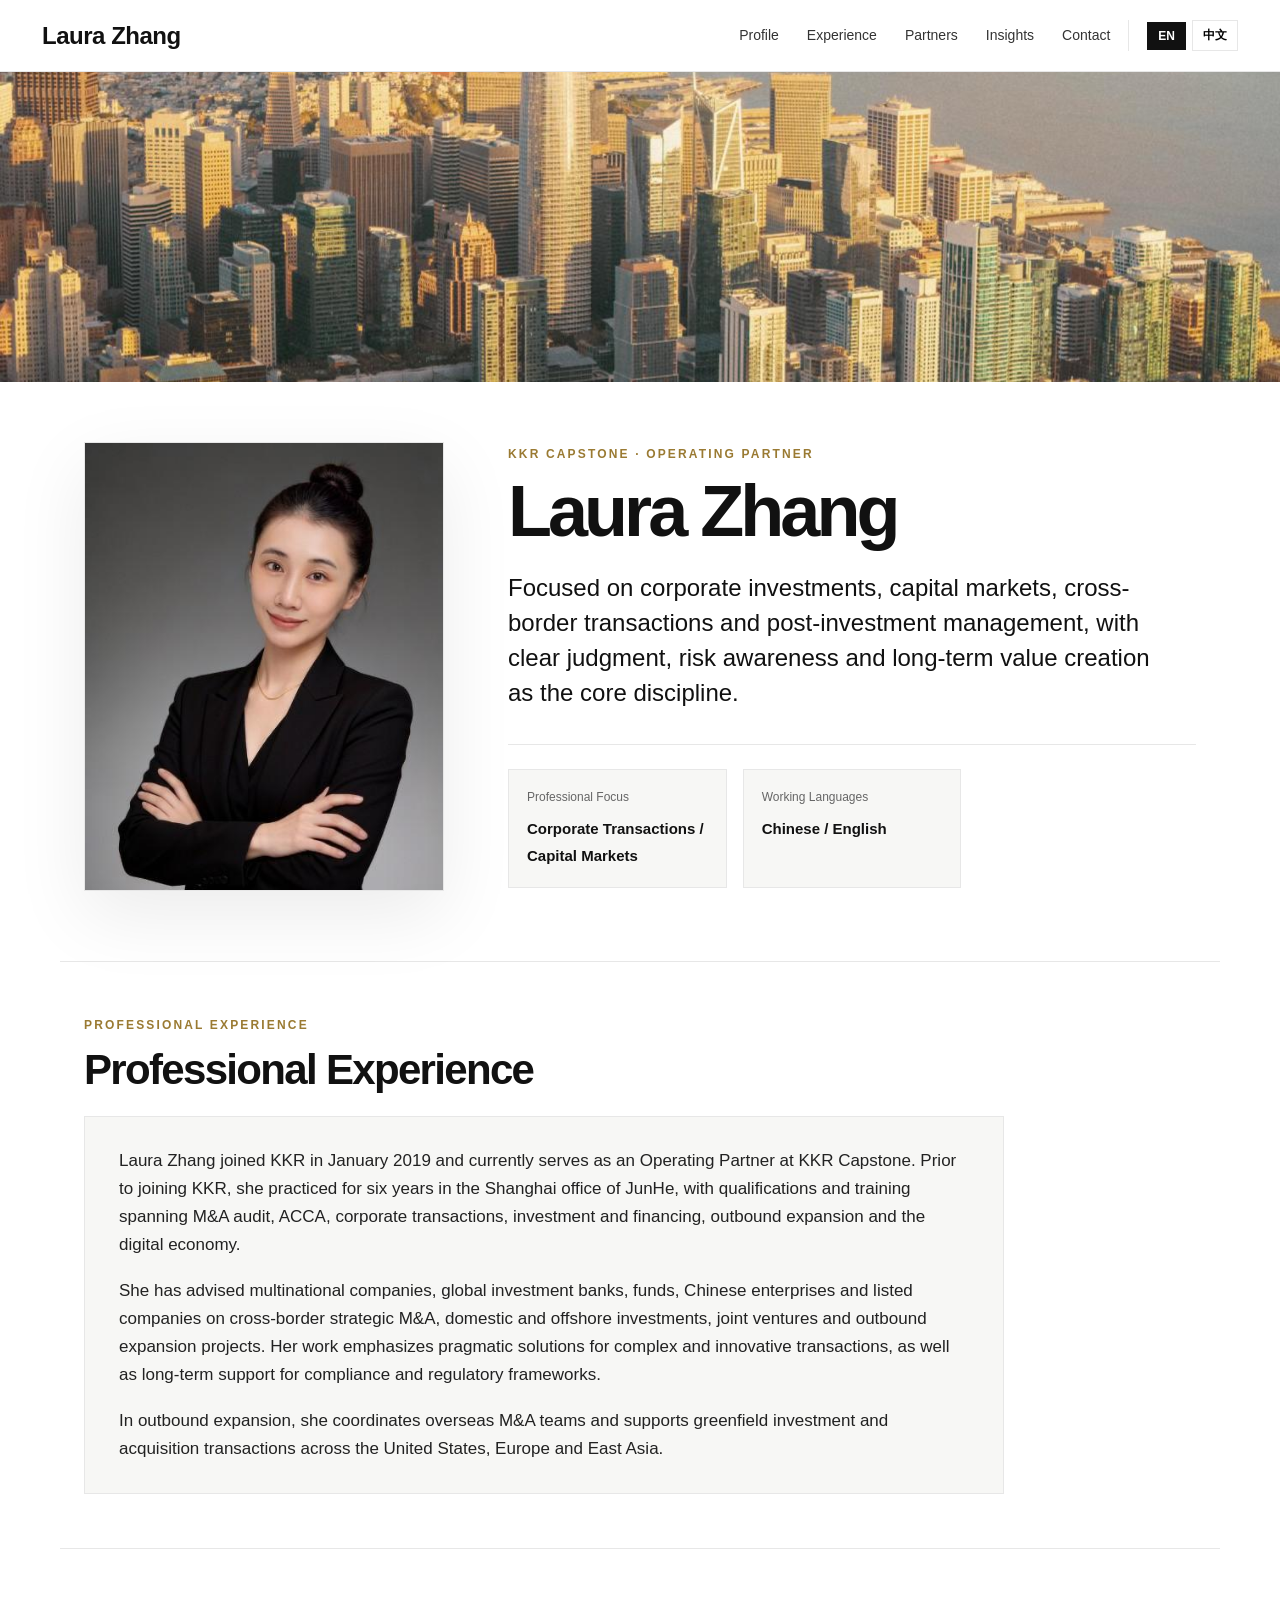
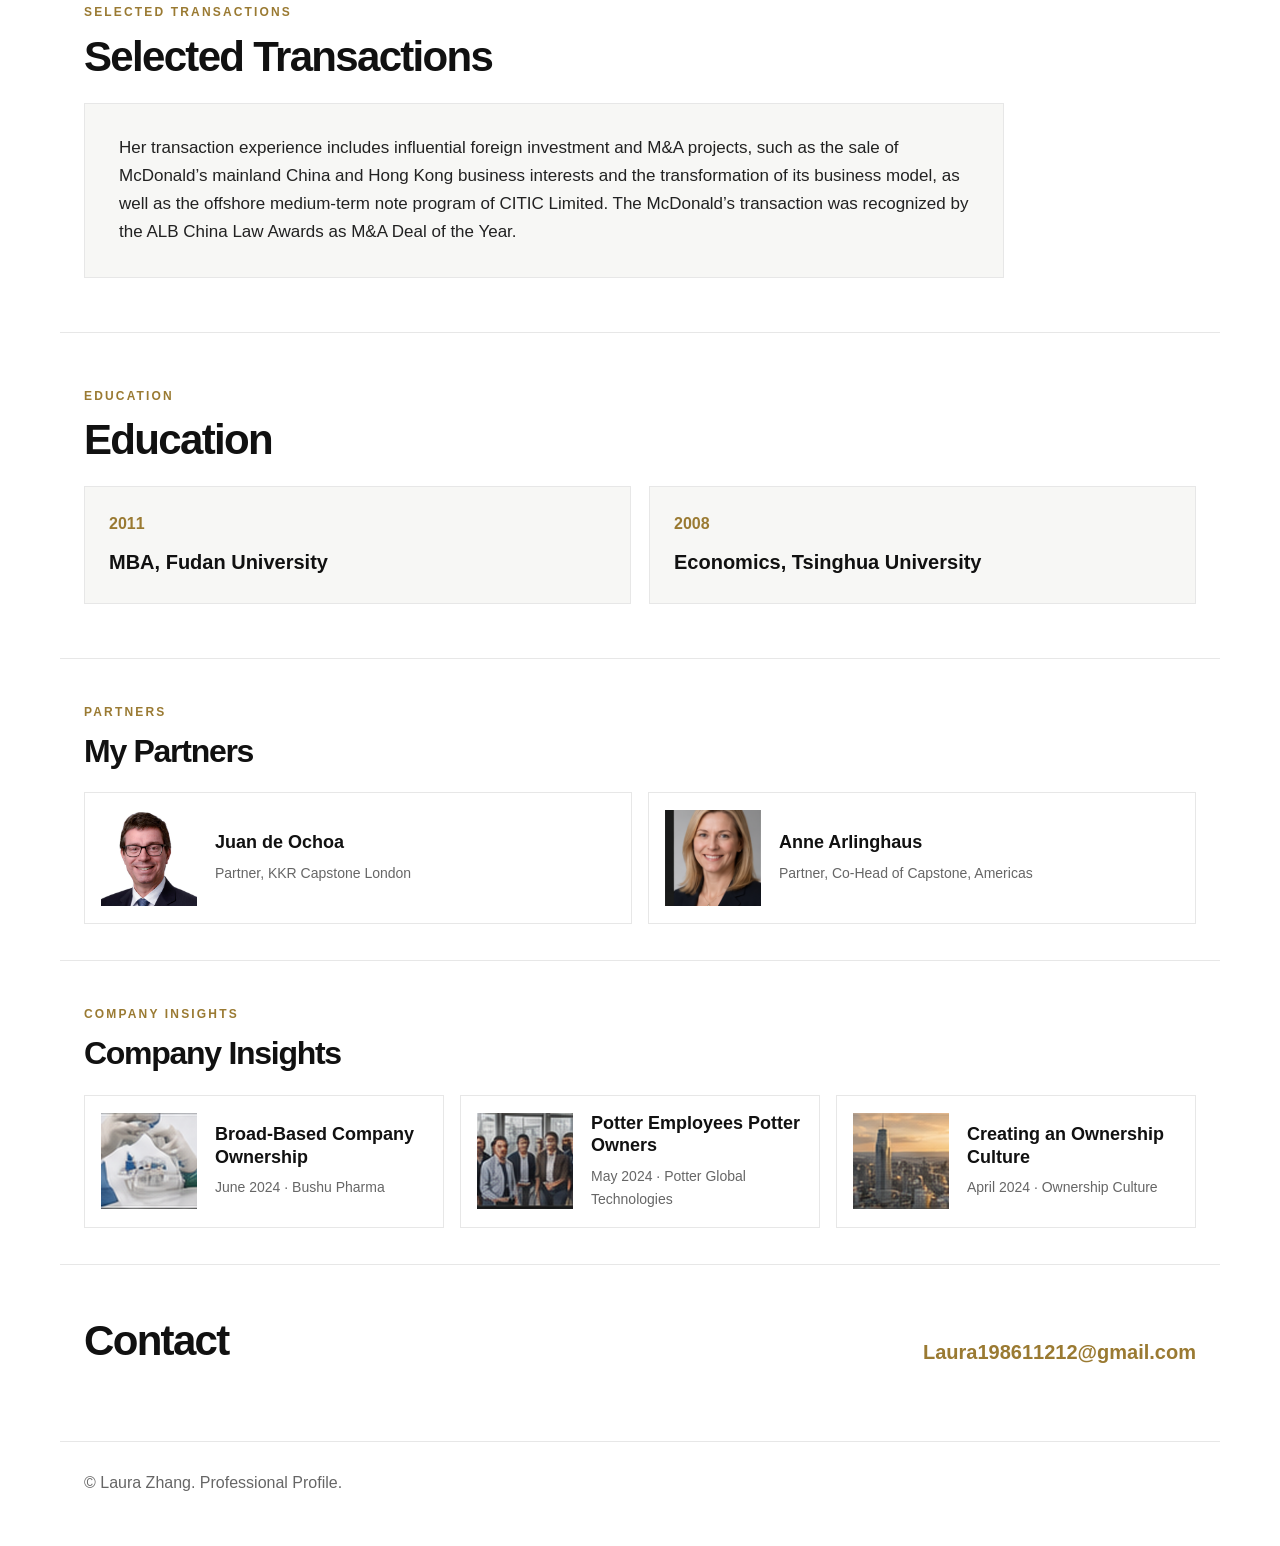
==== index.html @ 3f522098 "Add files via upload" ====
<!doctype html><html lang="en"><head><meta charset="utf-8"/><meta name="viewport" content="width=device-width, initial-scale=1"/><title>Laura Zhang | KKR Capstone Operating Partner</title><meta name="description" content="Laura Zhang professional profile website."/><link rel="stylesheet" href="style.css"/></head><body><header class="site-header">
    <a class="brand" href="index.html">Laura Zhang</a>
    <nav><div class="nav-links">
      <a data-en="Profile" data-zh="个人简介" href="index.html#profile">Profile</a>
      <a data-en="Experience" data-zh="经历" href="index.html#experience">Experience</a>
      <a data-en="Partners" data-zh="合作伙伴" href="index.html#partners">Partners</a>
      <a data-en="Insights" data-zh="公司洞察" href="index.html#insights">Insights</a>
      <a data-en="Contact" data-zh="联系" href="index.html#contact">Contact</a>
    </div><div class="language-switch"><button class="lang-btn" data-lang="en">EN</button><button class="lang-btn" data-lang="zh">中文</button></div></nav>
  </header>
<main>
<section class="top-image" aria-label="city overview"><img src="assets/city-bg.png" alt="City aerial view" /></section>
<section id="profile" class="profile-wrap reveal"><div class="portrait-card"><img src="assets/laura-original.png" alt="Laura Zhang portrait" /></div><div class="profile-text"><p class="eyebrow">KKR Capstone · Operating Partner</p><h1>Laura Zhang</h1><p class="lead" data-en="Focused on corporate investments, capital markets, cross-border transactions and post-investment management, with clear judgment, risk awareness and long-term value creation as the core discipline." data-zh="专注于企业投资、资本市场、跨境交易与投后管理，以清晰判断、风险识别和长期价值创造为核心。">Focused on corporate investments, capital markets, cross-border transactions and post-investment management, with clear judgment, risk awareness and long-term value creation as the core discipline.</p><div class="quick-grid"><div><span data-en="Professional Focus" data-zh="专业领域">Professional Focus</span><strong data-en="Corporate Transactions / Capital Markets" data-zh="公司与并购 / 资本市场">Corporate Transactions / Capital Markets</strong></div><div><span data-en="Working Languages" data-zh="工作语言">Working Languages</span><strong data-en="Chinese / English" data-zh="中文 / English">Chinese / English</strong></div></div></div></section>
<section id="experience" class="section reveal"><p class="eyebrow">Professional Experience</p><h2 data-en="Professional Experience" data-zh="工作经历">Professional Experience</h2><div class="content-card"><p data-en="Laura Zhang joined KKR in January 2019 and currently serves as an Operating Partner at KKR Capstone. Prior to joining KKR, she practiced for six years in the Shanghai office of JunHe, with qualifications and training spanning M&A audit, ACCA, corporate transactions, investment and financing, outbound expansion and the digital economy." data-zh="Laura Zhang 于2019年1月加入 KKR，现为 KKR Capstone 运营合伙人。此前曾在君合上海办公室执业6年，具有中国 M&A Audit 执业资格和 ACCA，专攻公司并购与投融资、企业出海以及数智经济方面的事务。">Laura Zhang joined KKR in January 2019 and currently serves as an Operating Partner at KKR Capstone. Prior to joining KKR, she practiced for six years in the Shanghai office of JunHe, with qualifications and training spanning M&A audit, ACCA, corporate transactions, investment and financing, outbound expansion and the digital economy.</p><p data-en="She has advised multinational companies, global investment banks, funds, Chinese enterprises and listed companies on cross-border strategic M&A, domestic and offshore investments, joint ventures and outbound expansion projects. Her work emphasizes pragmatic solutions for complex and innovative transactions, as well as long-term support for compliance and regulatory frameworks." data-zh="她曾为跨国公司、国际投行、基金、中资公司以及上市公司，在诸多跨境战略并购、境内外投资、合资合作以及企业出海项目中提供服务，擅长在复杂、创新交易中为客户定制务实且高效的战略解决方案，并为客户的合规监管体系提供长期支持。">She has advised multinational companies, global investment banks, funds, Chinese enterprises and listed companies on cross-border strategic M&A, domestic and offshore investments, joint ventures and outbound expansion projects. Her work emphasizes pragmatic solutions for complex and innovative transactions, as well as long-term support for compliance and regulatory frameworks.</p><p data-en="In outbound expansion, she coordinates overseas M&A teams and supports greenfield investment and acquisition transactions across the United States, Europe and East Asia." data-zh="在企业出海方面，她善于协调管理境外 M&A 团队，助力客户在美国、欧洲以及东亚等不同法域完成绿地投资及并购交易。">In outbound expansion, she coordinates overseas M&A teams and supports greenfield investment and acquisition transactions across the United States, Europe and East Asia.</p></div></section>
<section class="section reveal"><p class="eyebrow">Selected Transactions</p><h2 data-en="Selected Transactions" data-zh="代表项目">Selected Transactions</h2><div class="content-card"><p data-en="Her transaction experience includes influential foreign investment and M&A projects, such as the sale of McDonald’s mainland China and Hong Kong business interests and the transformation of its business model, as well as the offshore medium-term note program of CITIC Limited. The McDonald’s transaction was recognized by the ALB China Law Awards as M&A Deal of the Year." data-zh="参与众多具有影响力的外商投资和兼并收购项目，包括麦当劳出售中国大陆及香港业务股权及业务模式转型项目、中国中信股份境外中期票据项目等。其中，麦当劳出售中国大陆及香港业务股权及业务模式转型项目曾荣获 ALB 中国法律大奖颁发的年度并购交易大奖。">Her transaction experience includes influential foreign investment and M&A projects, such as the sale of McDonald’s mainland China and Hong Kong business interests and the transformation of its business model, as well as the offshore medium-term note program of CITIC Limited. The McDonald’s transaction was recognized by the ALB China Law Awards as M&A Deal of the Year.</p></div></section>
<section class="section reveal"><p class="eyebrow">Education</p><h2 data-en="Education" data-zh="教育背景">Education</h2><div class="timeline"><div><span>2011</span><strong data-en="MBA, Fudan University" data-zh="复旦大学 MBA 学位">MBA, Fudan University</strong></div><div><span>2008</span><strong data-en="Economics, Tsinghua University" data-zh="清华大学 经济学学位">Economics, Tsinghua University</strong></div></div></section>
<section id="partners" class="section compact reveal"><p class="eyebrow">Partners</p><h2 data-en="My Partners" data-zh="我的合作伙伴">My Partners</h2><div class="mini-grid partners-grid"><a class="mini-card" href="partners/juan-de-ochoa.html"><img src="assets/juan-de-ochoa.jpeg" alt="Juan de Ochoa"/><div><h3>Juan de Ochoa</h3><p>Partner, KKR Capstone London</p></div></a><a class="mini-card" href="partners/anne-arlinghaus.html"><img src="assets/anne-arlinghaus.png" alt="Anne Arlinghaus"/><div><h3>Anne Arlinghaus</h3><p>Partner, Co-Head of Capstone, Americas</p></div></a></div></section>
<section id="insights" class="section compact reveal"><p class="eyebrow">Company Insights</p><h2 data-en="Company Insights" data-zh="公司洞察">Company Insights</h2><div class="mini-grid insight-grid"><a class="mini-card" href="insights/bushu-pharma-ownership.html"><img src="assets/insight-bushu.png" alt="Bushu Pharma"><div><h3>Broad-Based Company Ownership</h3><p>June 2024 · Bushu Pharma</p></div></a><a class="mini-card" href="insights/potter-employees-owners.html"><img src="assets/insight-potter.png" alt="Potter Employees"><div><h3>Potter Employees Potter Owners</h3><p>May 2024 · Potter Global Technologies</p></div></a><a class="mini-card" href="insights/creating-ownership-culture.html"><img src="assets/insight-ownership.png" alt="Ownership Culture"><div><h3>Creating an Ownership Culture</h3><p>April 2024 · Ownership Culture</p></div></a></div></section>
<section id="contact" class="section contact reveal"><h2>Contact</h2><a href="mailto:Laura198611212@gmail.com">Laura198611212@gmail.com</a></section>
</main><footer>© Laura Zhang. Professional Profile.</footer><script src="script.js"></script></body></html>
---- style.css ----
:root{--bg:#ffffff;--text:#111111;--muted:#666;--line:#e7e7e7;--soft:#f7f7f5;--gold:#9a7a32;--max:1160px}*{box-sizing:border-box}html{scroll-behavior:smooth}body{margin:0;background:var(--bg);color:var(--text);font-family:Arial,"PingFang SC","Microsoft YaHei",sans-serif;line-height:1.65}a{color:inherit;text-decoration:none}.site-header{height:72px;padding:0 42px;display:flex;align-items:center;justify-content:space-between;border-bottom:1px solid var(--line);background:rgba(255,255,255,.94);position:sticky;top:0;z-index:10;backdrop-filter:blur(10px)}.brand{font-size:24px;font-weight:800;letter-spacing:-.02em}.site-header nav{display:flex;gap:28px;font-size:14px;color:#333}.site-header nav a:hover{color:var(--gold)}main{overflow:hidden}.top-image{width:100%;height:310px;background:#eee;overflow:hidden}.top-image img{width:100%;height:100%;object-fit:cover;display:block}.profile-wrap{max-width:var(--max);margin:60px auto 70px;padding:0 24px;display:grid;grid-template-columns:360px 1fr;gap:64px;align-items:center}.portrait-card{background:#f1f1f1;border:1px solid var(--line);padding:0;box-shadow:0 24px 70px rgba(0,0,0,.08)}.portrait-card img{width:100%;display:block;object-fit:cover}.eyebrow{margin:0 0 12px;color:var(--gold);font-size:12px;font-weight:800;letter-spacing:.18em;text-transform:uppercase}.profile-text h1{font-size:72px;line-height:.95;margin:0 0 26px;letter-spacing:-.055em}.lead{font-size:24px;line-height:1.45;margin:0 0 34px;max-width:660px}.quick-grid{display:grid;grid-template-columns:repeat(3,1fr);gap:16px;border-top:1px solid var(--line);padding-top:24px}.quick-grid div{background:var(--soft);border:1px solid var(--line);padding:18px}.quick-grid span{display:block;color:var(--muted);font-size:12px;margin-bottom:8px}.quick-grid strong{font-size:15px}.section{max-width:var(--max);margin:0 auto;padding:54px 24px;border-top:1px solid var(--line)}.section h2{font-size:42px;line-height:1.05;margin:0 0 24px;letter-spacing:-.04em}.content-card{max-width:920px;background:var(--soft);border:1px solid var(--line);padding:30px 34px;font-size:17px;color:#222}.content-card p{margin:0 0 18px}.content-card p:last-child{margin-bottom:0}.timeline{display:grid;grid-template-columns:repeat(2,1fr);gap:18px}.timeline div{border:1px solid var(--line);background:var(--soft);padding:24px}.timeline span{display:block;color:var(--gold);font-weight:800;margin-bottom:8px}.timeline strong{font-size:20px}.compact{padding-top:44px;padding-bottom:36px}.compact h2{font-size:32px}.mini-grid{display:grid;gap:16px}.partners-grid{grid-template-columns:repeat(2,1fr)}.insight-grid{grid-template-columns:repeat(3,1fr)}.mini-card{display:grid;grid-template-columns:96px 1fr;gap:18px;align-items:center;border:1px solid var(--line);background:#fff;padding:16px;transition:.25s ease;min-height:132px}.mini-card:hover{transform:translateY(-4px);box-shadow:0 20px 50px rgba(0,0,0,.08);border-color:#d7c493}.mini-card img{width:96px;height:96px;object-fit:cover;background:#eee}.mini-card h3{margin:0 0 8px;font-size:18px;line-height:1.25}.mini-card p{margin:0;color:var(--muted);font-size:14px}.contact{display:flex;align-items:center;justify-content:space-between}.contact a{font-size:20px;font-weight:800;color:var(--gold)}footer{max-width:var(--max);margin:0 auto;padding:28px 24px 50px;color:var(--muted);border-top:1px solid var(--line)}.reveal{opacity:0;transform:translateY(24px);transition:opacity .8s ease,transform .8s ease}.reveal.visible{opacity:1;transform:none}@media (max-width:900px){.site-header{padding:0 20px}.site-header nav{display:none}.top-image{height:220px}.profile-wrap{grid-template-columns:1fr;gap:30px;margin-top:36px}.portrait-card{max-width:360px}.profile-text h1{font-size:52px}.lead{font-size:20px}.quick-grid,.timeline,.partners-grid,.insight-grid{grid-template-columns:1fr}.contact{display:block}.contact a{display:block;margin-top:8px;font-size:16px}}@media(max-width:520px){.profile-text h1{font-size:42px}.section h2{font-size:34px}.mini-card{grid-template-columns:80px 1fr}.mini-card img{width:80px;height:80px}.content-card{padding:22px;font-size:15px}}


.detail-hero{max-width:1160px;margin:46px auto 28px;padding:0 24px;display:grid;grid-template-columns:320px 1fr;gap:46px;align-items:start}.detail-hero .portrait-card{box-shadow:none}.detail-title h1{font-size:56px;line-height:1.02;margin:0 0 18px;letter-spacing:-.045em}.detail-title .lead{font-size:20px;max-width:760px}.detail-layout{max-width:1160px;margin:0 auto 70px;padding:0 24px;display:grid;grid-template-columns:280px 1fr;gap:28px}.side-card{border:1px solid var(--line);background:#fff;padding:24px;position:sticky;top:96px;align-self:start}.side-card h3{margin:0 0 14px;font-size:18px}.meta-list{display:grid;gap:14px}.meta-list div{border-top:1px solid var(--line);padding-top:12px}.meta-list span{display:block;color:var(--muted);font-size:12px;margin-bottom:4px}.meta-list strong{font-size:15px}.article-card{background:var(--soft);border:1px solid var(--line);padding:36px 42px}.article-card h2{font-size:32px;margin:0 0 16px;letter-spacing:-.035em}.article-card h3{font-size:22px;margin:30px 0 10px}.article-card p{font-size:17px;margin:0 0 16px;color:#222}.article-card ul{margin:8px 0 24px;padding-left:20px}.article-card li{margin:8px 0;font-size:16px}.back-link{display:inline-block;margin-bottom:18px;color:var(--gold);font-weight:800}.source-note{margin-top:28px;padding-top:18px;border-top:1px solid var(--line);color:var(--muted);font-size:13px}.site-header nav a.active{color:var(--gold);font-weight:800}@media(max-width:900px){.detail-hero,.detail-layout{grid-template-columns:1fr}.side-card{position:static}.detail-title h1{font-size:42px}.article-card{padding:24px}.detail-hero{gap:24px}}


.language-switch{display:flex;align-items:center;gap:6px;margin-left:18px;border-left:1px solid var(--line);padding-left:18px}.lang-btn{border:1px solid var(--line);background:#fff;padding:6px 10px;font-size:12px;font-weight:800;cursor:pointer}.lang-btn.active{background:#111;color:#fff;border-color:#111}.site-header nav{align-items:center}.site-header nav .nav-links{display:flex;gap:28px}.site-header nav{gap:0}.source-note{display:none}.html-hidden{display:none!important}@media(max-width:900px){.language-switch{margin-left:auto;border-left:0;padding-left:0}.site-header nav{display:flex}.site-header nav .nav-links{display:none}}
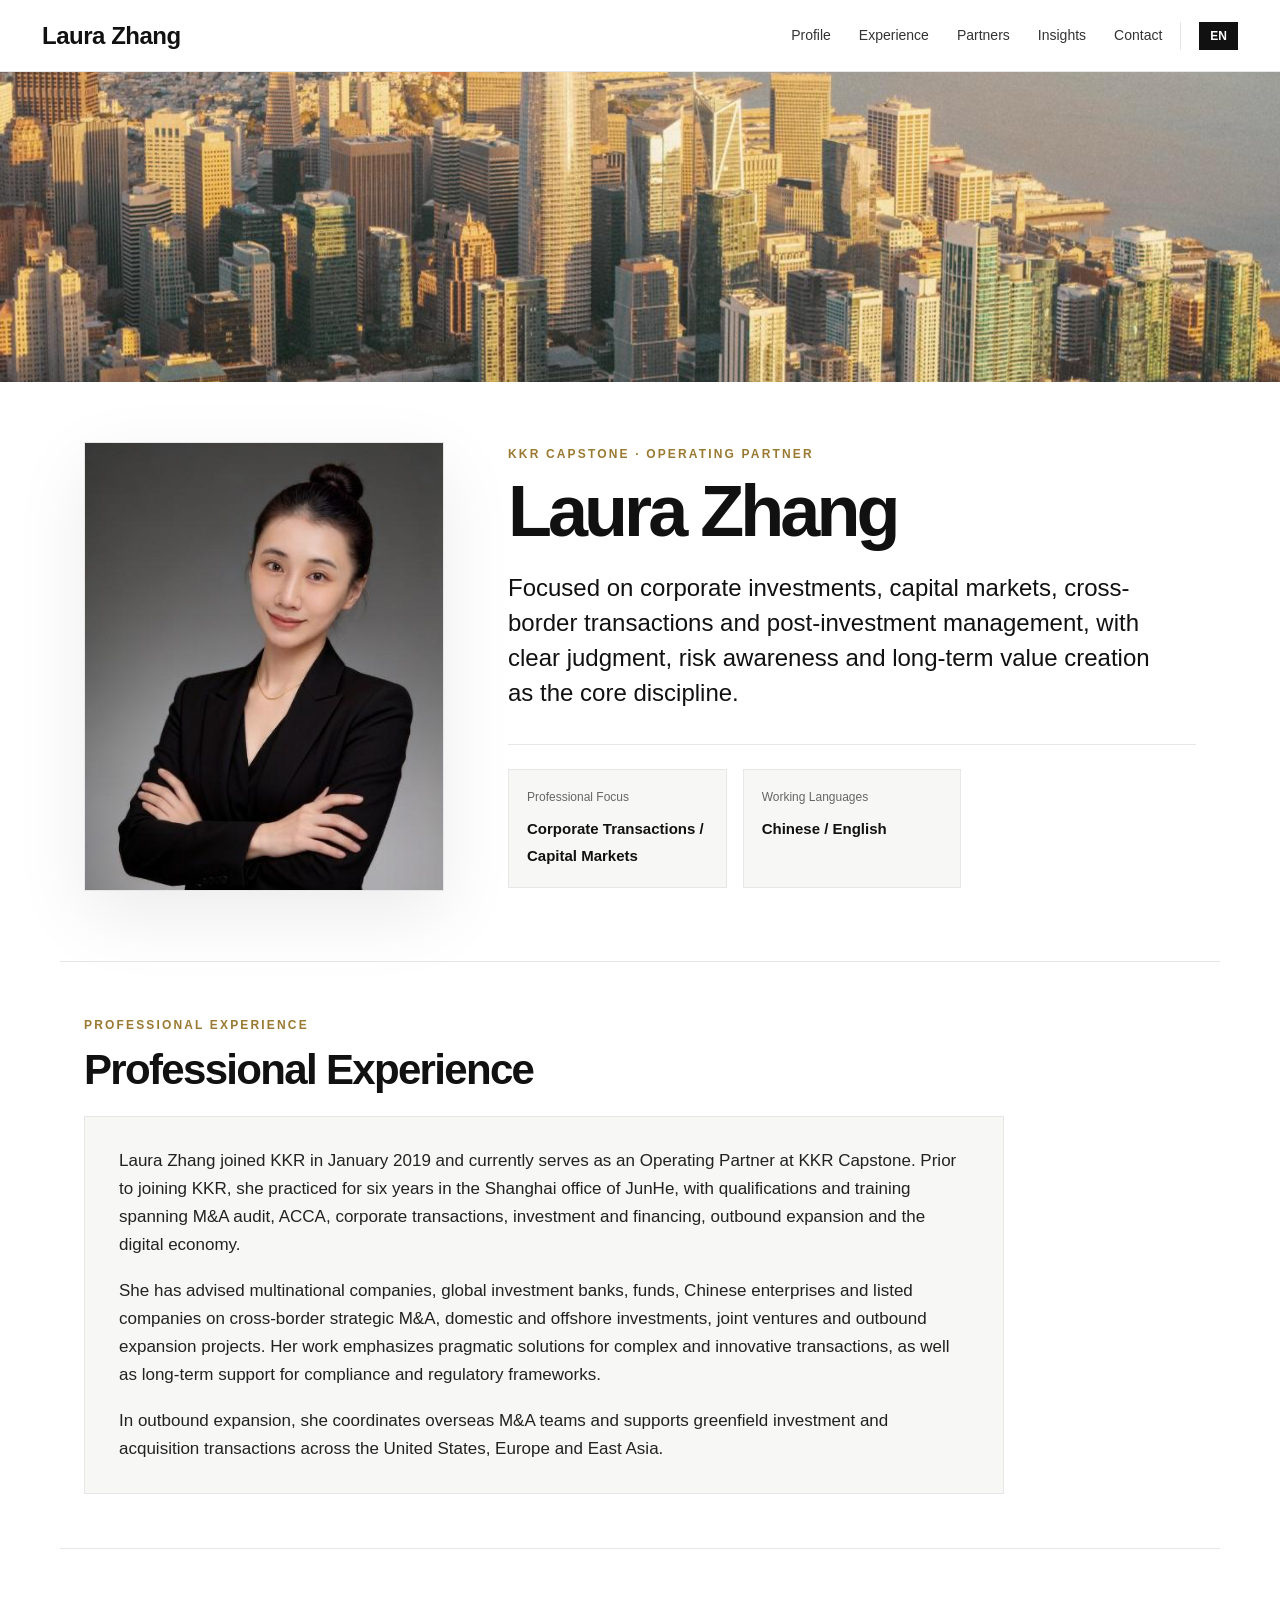
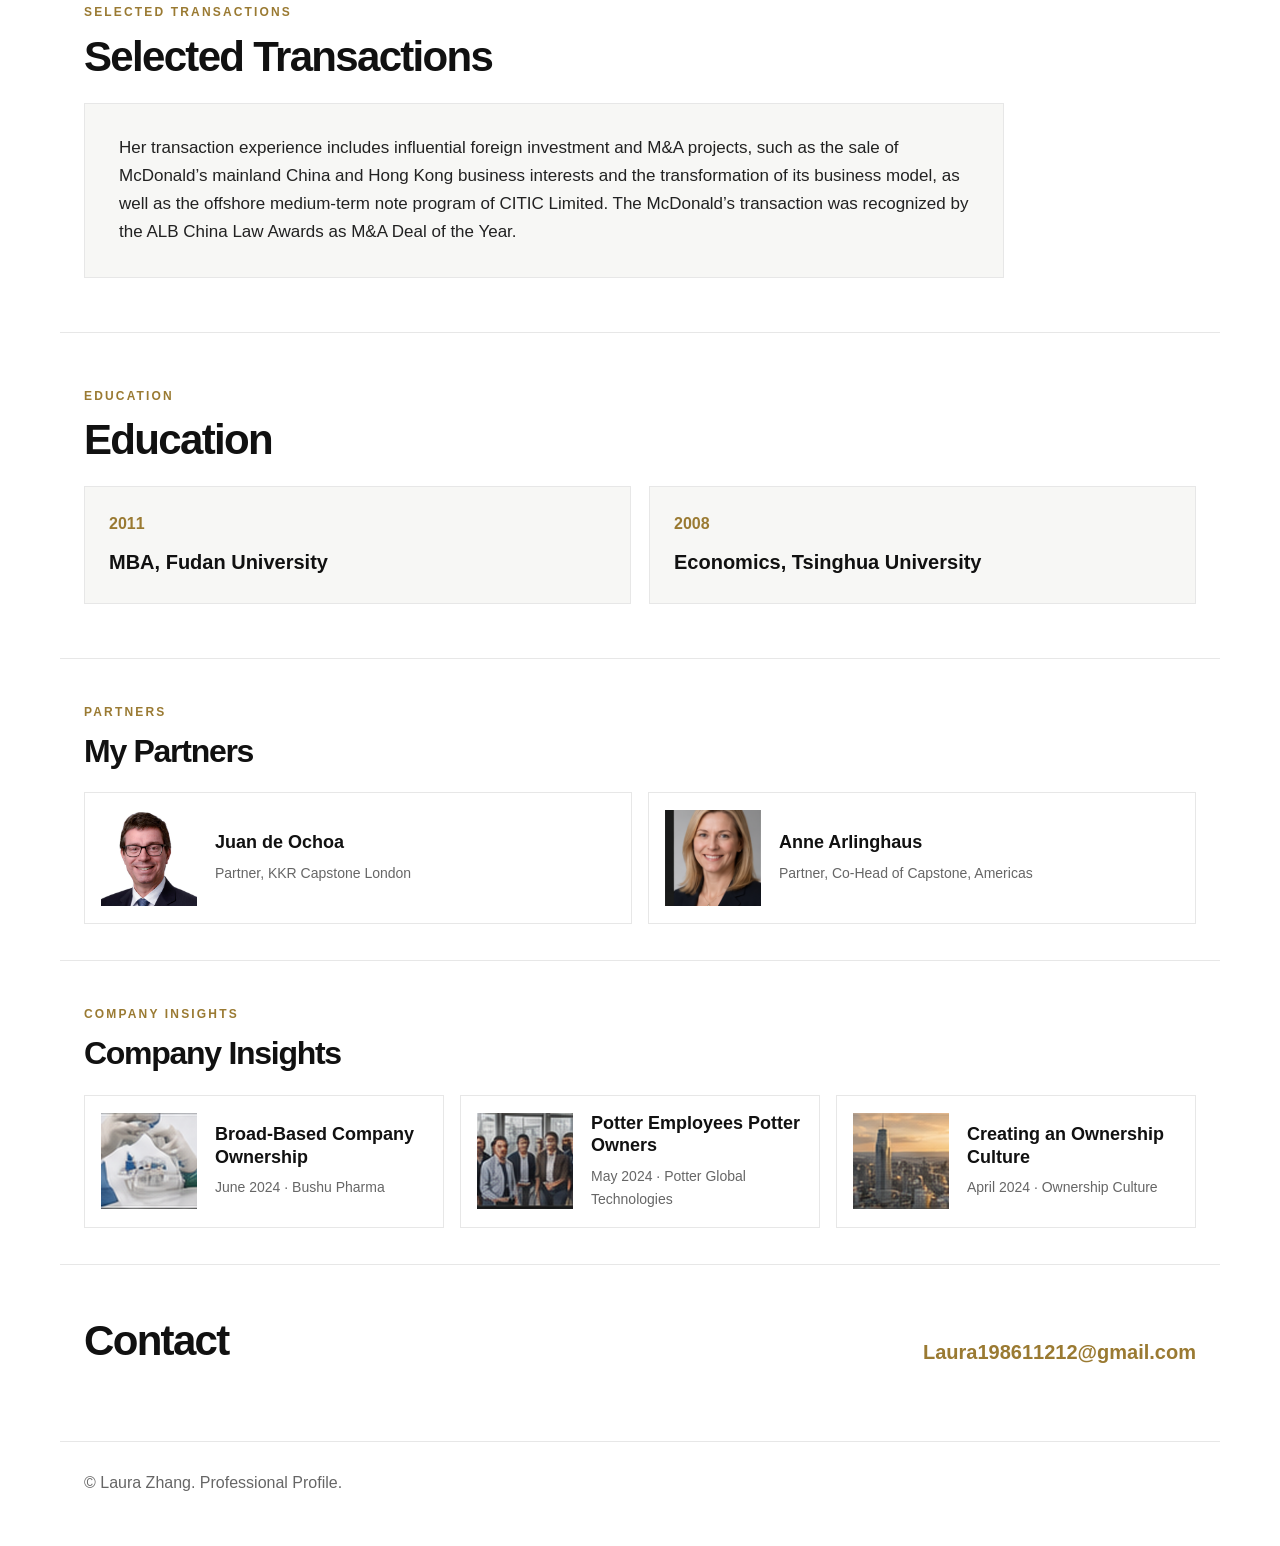
==== commit b1f142c7: "Add files via upload" ====
--- a/index.html
+++ b/index.html
@@ -6,7 +6,7 @@
       <a data-en="Partners" data-zh="合作伙伴" href="index.html#partners">Partners</a>
       <a data-en="Insights" data-zh="公司洞察" href="index.html#insights">Insights</a>
       <a data-en="Contact" data-zh="联系" href="index.html#contact">Contact</a>
-    </div><div class="language-switch"><button class="lang-btn" data-lang="en">EN</button><button class="lang-btn" data-lang="zh">中文</button></div></nav>
+    </div><div class="language-switch"><button class="lang-btn" data-lang="en">EN</button><button class="lang-btn" data-lang="zh" style="display:none;">中文</button></div></nav>
   </header>
 <main>
 <section class="top-image" aria-label="city overview"><img src="assets/city-bg.png" alt="City aerial view" /></section>
